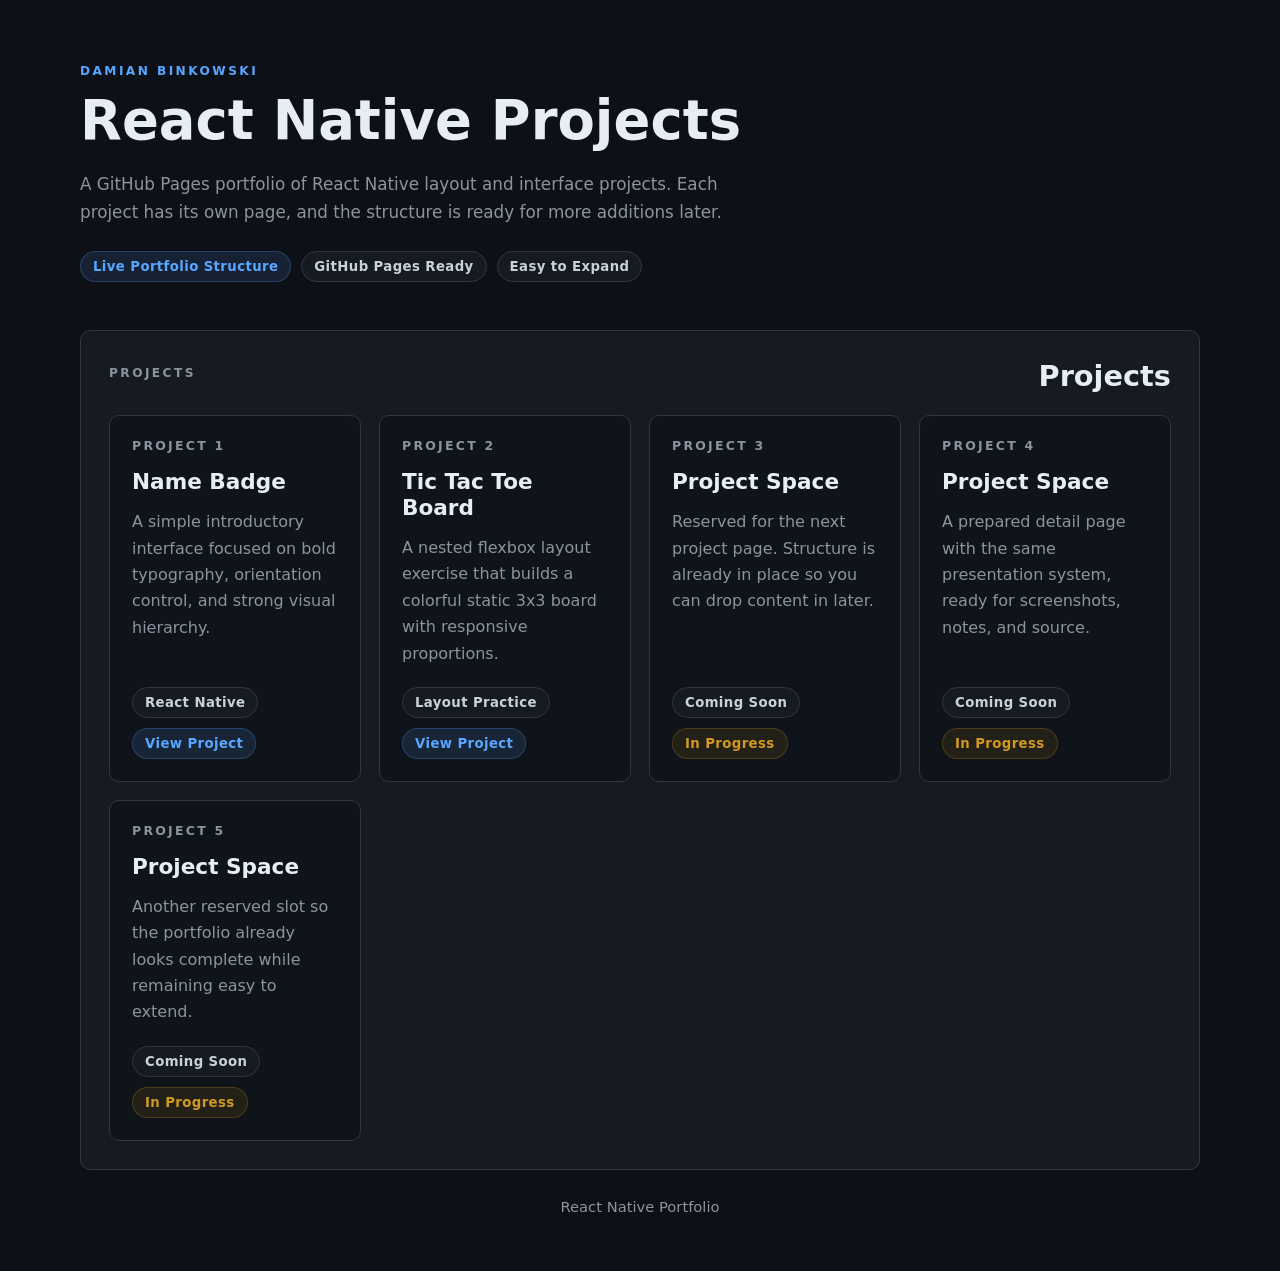
==== index.html @ c2235e23 "first commit" ====
<!DOCTYPE html>
<html lang="en">
<head>
  <meta charset="UTF-8" />
  <meta name="viewport" content="width=device-width, initial-scale=1.0" />
  <meta
    name="description"
    content="A portfolio site for Damian's React Native and UI practice projects, ready to publish with GitHub Pages."
  />
  <title>Damian's Project Portfolio</title>
  <link rel="stylesheet" href="styles.css" />
</head>
<body>
  <div class="site-shell">
    <header class="hero">
      <p class="eyebrow">Damian Binkowski</p>
      <h1>React Native Projects</h1>
      <p class="hero-copy">
        A GitHub Pages portfolio of React Native layout and interface projects. Each project has its own
        page, and the structure is ready for more additions later.
      </p>
      <div class="hero-meta">
        <span class="pill pill-accent">Live Portfolio Structure</span>
        <span class="pill">GitHub Pages Ready</span>
        <span class="pill">Easy to Expand</span>
      </div>
    </header>

    <main>
      <section class="section-block">
        <div class="section-heading">
          <p class="section-label">Projects</p>
          <h2>Projects</h2>
        </div>

        <div class="project-grid">
          <a class="project-card" href="project1/index.html">
            <span class="card-number">Project 1</span>
            <h3>Name Badge</h3>
            <p>
              A simple introductory interface focused on bold typography, orientation control,
              and strong visual hierarchy.
            </p>
            <div class="card-footer">
              <span class="tag">React Native</span>
              <span class="status complete">View Project</span>
            </div>
          </a>

          <a class="project-card" href="project2/index.html">
            <span class="card-number">Project 2</span>
            <h3>Tic Tac Toe Board</h3>
            <p>
              A nested flexbox layout exercise that builds a colorful static 3x3 board with responsive proportions.
            </p>
            <div class="card-footer">
              <span class="tag">Layout Practice</span>
              <span class="status complete">View Project</span>
            </div>
          </a>

          <a class="project-card" href="project3/index.html">
            <span class="card-number">Project 3</span>
            <h3>Project Space</h3>
            <p>
              Reserved for the next project page. Structure is already in place so you can drop content in later.
            </p>
            <div class="card-footer">
              <span class="tag">Coming Soon</span>
              <span class="status building">In Progress</span>
            </div>
          </a>

          <a class="project-card" href="project4/index.html">
            <span class="card-number">Project 4</span>
            <h3>Project Space</h3>
            <p>
              A prepared detail page with the same presentation system, ready for screenshots, notes, and source.
            </p>
            <div class="card-footer">
              <span class="tag">Coming Soon</span>
              <span class="status building">In Progress</span>
            </div>
          </a>

          <a class="project-card" href="project5/index.html">
            <span class="card-number">Project 5</span>
            <h3>Project Space</h3>
            <p>
              Another reserved slot so the portfolio already looks complete while remaining easy to extend.
            </p>
            <div class="card-footer">
              <span class="tag">Coming Soon</span>
              <span class="status building">In Progress</span>
            </div>
          </a>
        </div>
      </section>
    </main>

    <footer class="repo-footer">React Native Portfolio</footer>
  </div>
</body>
</html>
---- styles.css ----
:root {
  --bg: #0d1117;
  --bg-soft: #161b22;
  --surface: #161b22;
  --surface-strong: #0f141b;
  --text: #c9d1d9;
  --heading: #e6edf3;
  --muted: #8b949e;
  --line: #30363d;
  --accent: #58a6ff;
  --accent-soft: rgba(88, 166, 255, 0.12);
  --success: #238636;
  --warning: #9e6a03;
  --shadow: none;
  --radius-xl: 12px;
  --radius-lg: 10px;
  --radius-md: 8px;
}

* {
  box-sizing: border-box;
}

html {
  scroll-behavior: smooth;
}

body {
  margin: 0;
  min-height: 100vh;
  color: var(--text);
  font-family: "Segoe UI", system-ui, sans-serif;
  background: var(--bg);
}

a {
  color: inherit;
}

.site-shell {
  width: min(1120px, calc(100% - 32px));
  margin: 0 auto;
  padding: 28px 0 56px;
}

.hero,
.page-hero {
  padding: 36px 0 24px;
}

.eyebrow,
.section-label,
.mini-label {
  margin: 0 0 10px;
  font-size: 0.76rem;
  font-weight: 700;
  letter-spacing: 0.2em;
  text-transform: uppercase;
  color: var(--accent);
}

.hero h1,
.page-hero h1,
.section-heading h2,
.content-card h2,
.content-card h3,
.project-card h3,
.preview-title,
.placeholder-box h3 {
  margin: 0;
  font-family: "Segoe UI", system-ui, sans-serif;
  font-weight: 600;
  line-height: 1.2;
  color: var(--heading);
}

.hero h1,
.page-hero h1 {
  max-width: 18ch;
  font-size: clamp(2.2rem, 5vw, 3.4rem);
}

.hero-copy,
.page-subtitle,
.section-heading p,
.content-card p,
.summary-box,
.placeholder-box p,
.project-card p,
.top-nav a {
  color: var(--muted);
  line-height: 1.65;
}

.hero-copy,
.page-subtitle {
  max-width: 62ch;
  margin: 18px 0 0;
  font-size: 1.05rem;
}

.hero-meta,
.meta-row,
.card-footer,
.inline-list,
.top-nav {
  display: flex;
  flex-wrap: wrap;
  gap: 10px;
}

.hero-meta,
.meta-row {
  margin-top: 24px;
}

.pill,
.tag,
.status {
  display: inline-flex;
  align-items: center;
  gap: 8px;
  padding: 7px 12px;
  border-radius: 999px;
  border: 1px solid var(--line);
  font-size: 0.83rem;
  font-weight: 700;
  letter-spacing: 0.03em;
}

.pill,
.tag {
  background: var(--surface);
}

.pill-accent,
.status.complete {
  color: var(--accent);
  background: var(--accent-soft);
  border-color: rgba(88, 166, 255, 0.24);
}

.status.building {
  background: rgba(158, 106, 3, 0.14);
  color: #d29922;
  border-color: rgba(210, 153, 34, 0.24);
}

.section-block,
.content-card,
.placeholder-box {
  margin-top: 24px;
  padding: 28px;
  border-radius: var(--radius-lg);
  border: 1px solid var(--line);
  background: var(--surface);
}

.section-heading {
  display: flex;
  justify-content: space-between;
  gap: 20px;
  align-items: end;
}

.section-heading h2 {
  font-size: 1.8rem;
}

.project-grid {
  display: grid;
  grid-template-columns: repeat(auto-fit, minmax(220px, 1fr));
  gap: 18px;
  margin-top: 22px;
}

.project-card {
  display: flex;
  flex-direction: column;
  justify-content: space-between;
  min-height: 220px;
  padding: 22px;
  text-decoration: none;
  border-radius: var(--radius-lg);
  border: 1px solid var(--line);
  background: var(--surface-strong);
  transform: translateY(0);
  transition: border-color 180ms ease, background 180ms ease;
}

.project-card:hover,
.project-card:focus-visible {
  border-color: var(--accent);
  background: #111821;
}

.card-number {
  font-size: 0.78rem;
  font-weight: 800;
  letter-spacing: 0.18em;
  text-transform: uppercase;
  color: var(--muted);
}

.project-card h3 {
  margin-top: 16px;
  font-size: 1.35rem;
}

.project-card p {
  margin: 14px 0 20px;
}

.card-footer {
  justify-content: space-between;
  align-items: center;
  margin-top: auto;
}

.top-nav {
  margin-bottom: 14px;
}

.top-nav a {
  text-decoration: none;
  font-weight: 700;
  color: var(--accent);
}

.two-column {
  display: grid;
  grid-template-columns: 1.1fr 0.9fr;
  gap: 24px;
  margin-top: 24px;
}

.summary-box {
  padding: 22px;
  border-radius: var(--radius-lg);
  border: 1px solid var(--line);
  background: var(--surface-strong);
}

.summary-box ul,
.inline-list {
  margin: 14px 0 0;
  padding-left: 18px;
}

.summary-box li,
.inline-list li {
  margin-bottom: 10px;
  color: var(--muted);
}

.preview-panel {
  padding: 20px;
  border-radius: var(--radius-lg);
  background: var(--surface-strong);
  border: 1px solid var(--line);
}

.preview-title {
  font-size: 1.5rem;
  margin-bottom: 14px;
}

.preview-caption {
  margin: 0 0 16px;
  color: var(--muted);
}

.mock-stage {
  display: grid;
  place-items: center;
  min-height: 340px;
  padding: 22px;
  border-radius: var(--radius-md);
  background: #0d1117;
  border: 1px solid var(--line);
  overflow: hidden;
}

.badge-preview {
  width: min(100%, 520px);
  min-height: 220px;
  padding: 28px;
  border-radius: var(--radius-md);
  background: #b91c1c;
  color: #fff;
  display: flex;
  flex-direction: column;
  justify-content: center;
}

.badge-preview .hello {
  font-size: clamp(2.6rem, 7vw, 4.8rem);
  font-weight: 900;
  letter-spacing: 0.04em;
  text-transform: uppercase;
}

.badge-preview .sub {
  margin-top: 4px;
  font-size: clamp(1rem, 3vw, 1.4rem);
  font-weight: 700;
  letter-spacing: 0.18em;
  text-transform: uppercase;
}

.name-strip {
  margin-top: 18px;
  padding: 20px;
  border-radius: var(--radius-md);
  background: #fff;
  color: #221d18;
  text-align: center;
  font-family: "Segoe UI", system-ui, sans-serif;
  font-size: clamp(2rem, 5vw, 3rem);
  font-weight: 700;
}

.board-preview {
  width: min(100%, 420px);
  aspect-ratio: 1;
  display: grid;
  grid-template-columns: repeat(3, 1fr);
  gap: 10px;
}

.board-cell {
  display: grid;
  place-items: center;
  border-radius: var(--radius-md);
  color: #fff;
  font-size: clamp(2rem, 8vw, 4rem);
  font-weight: 900;
}

.code-block {
  overflow-x: auto;
  margin-top: 20px;
  padding: 20px;
  border-radius: var(--radius-lg);
  border: 1px solid var(--line);
  background: #0d1117;
  color: var(--text);
}

.code-block pre {
  margin: 0;
  font-family: "SFMono-Regular", Consolas, "Liberation Mono", Menlo, monospace;
  font-size: 0.92rem;
  line-height: 1.65;
}

.placeholder-box {
  display: grid;
  gap: 14px;
}

.placeholder-box h3 {
  font-size: 2rem;
}

.repo-footer {
  margin-top: 28px;
  color: var(--muted);
  text-align: center;
  font-size: 0.92rem;
}

@media (max-width: 860px) {
  .site-shell {
    width: min(100% - 20px, 1120px);
    padding-top: 16px;
  }

  .hero,
  .page-hero,
  .section-block,
  .content-card,
  .placeholder-box {
    padding: 22px;
  }

  .two-column {
    grid-template-columns: 1fr;
  }

  .section-heading {
    align-items: start;
    flex-direction: column;
  }

  .card-footer {
    align-items: start;
  }
}
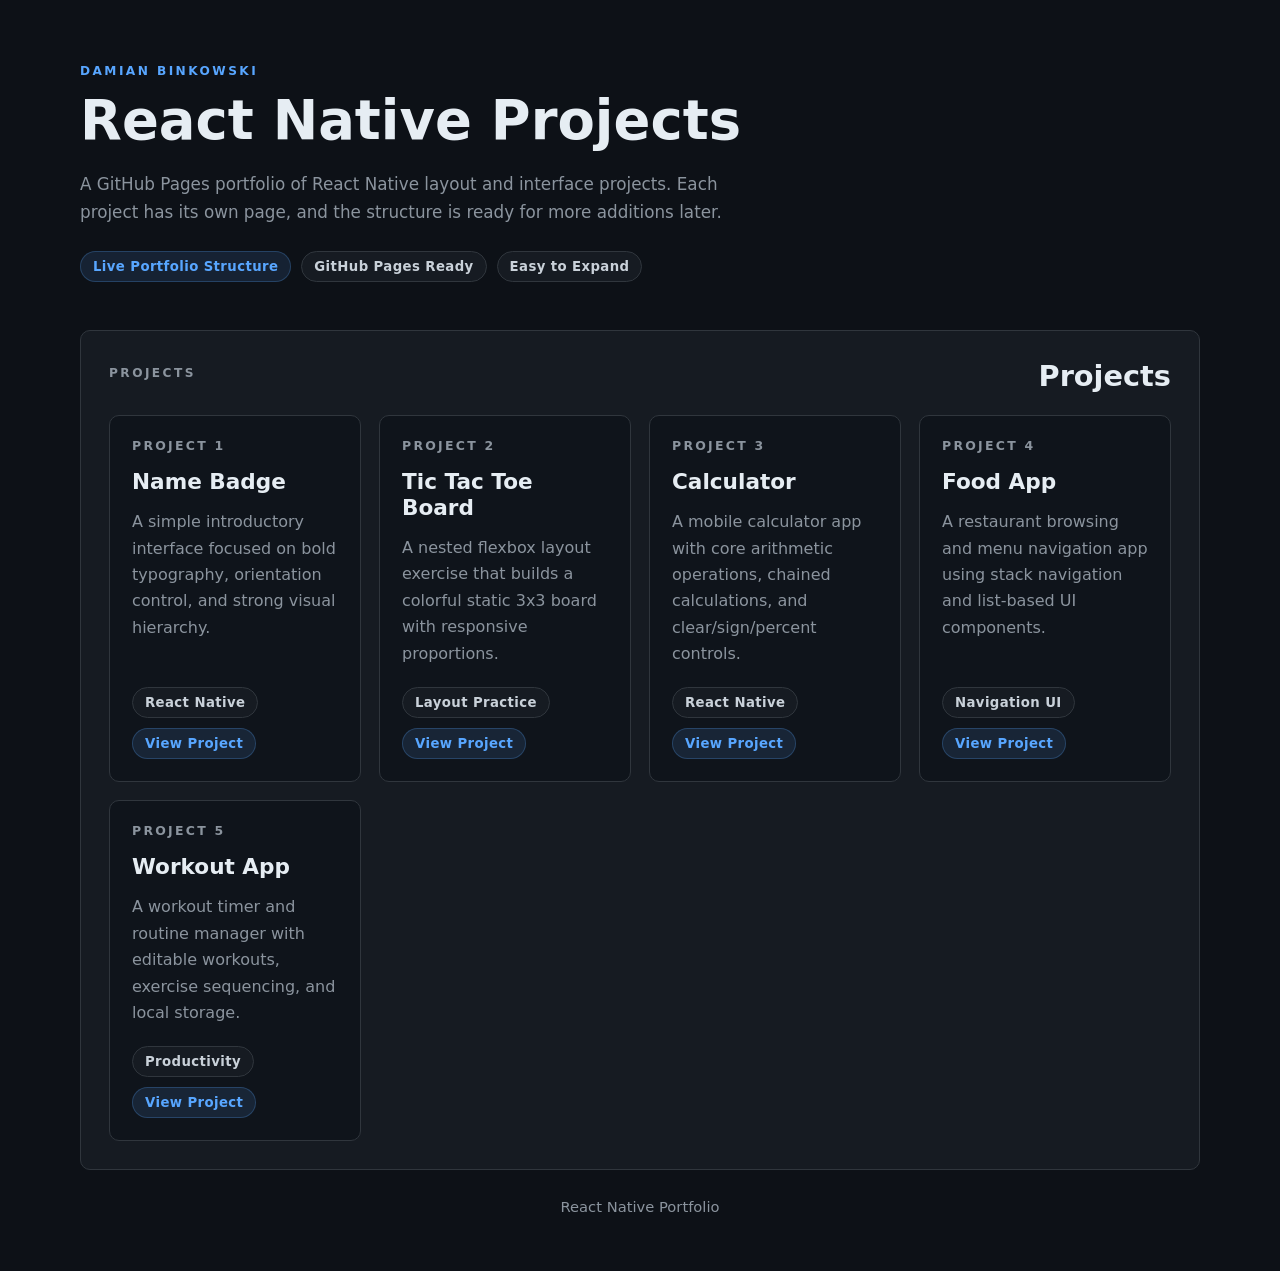
==== commit cba8b4d2: "adding projects" ====
--- a/index.html
+++ b/index.html
@@ -34,7 +34,7 @@
         </div>
 
         <div class="project-grid">
-          <a class="project-card" href="project1/index.html">
+          <a class="project-card" href="1namebadge/index.html">
             <span class="card-number">Project 1</span>
             <h3>Name Badge</h3>
             <p>
@@ -47,7 +47,7 @@
             </div>
           </a>
 
-          <a class="project-card" href="project2/index.html">
+          <a class="project-card" href="2tictactoe/index.html">
             <span class="card-number">Project 2</span>
             <h3>Tic Tac Toe Board</h3>
             <p>
@@ -59,39 +59,39 @@
             </div>
           </a>
 
-          <a class="project-card" href="project3/index.html">
+          <a class="project-card" href="3calculator/index.html">
             <span class="card-number">Project 3</span>
-            <h3>Project Space</h3>
+            <h3>Calculator</h3>
             <p>
-              Reserved for the next project page. Structure is already in place so you can drop content in later.
+              A mobile calculator app with core arithmetic operations, chained calculations, and clear/sign/percent controls.
             </p>
             <div class="card-footer">
-              <span class="tag">Coming Soon</span>
-              <span class="status building">In Progress</span>
+              <span class="tag">React Native</span>
+              <span class="status complete">View Project</span>
             </div>
           </a>
 
-          <a class="project-card" href="project4/index.html">
+          <a class="project-card" href="4foodapp/index.html">
             <span class="card-number">Project 4</span>
-            <h3>Project Space</h3>
+            <h3>Food App</h3>
             <p>
-              A prepared detail page with the same presentation system, ready for screenshots, notes, and source.
+              A restaurant browsing and menu navigation app using stack navigation and list-based UI components.
             </p>
             <div class="card-footer">
-              <span class="tag">Coming Soon</span>
-              <span class="status building">In Progress</span>
+              <span class="tag">Navigation UI</span>
+              <span class="status complete">View Project</span>
             </div>
           </a>
 
-          <a class="project-card" href="project5/index.html">
+          <a class="project-card" href="5workout/index.html">
             <span class="card-number">Project 5</span>
-            <h3>Project Space</h3>
+            <h3>Workout App</h3>
             <p>
-              Another reserved slot so the portfolio already looks complete while remaining easy to extend.
+              A workout timer and routine manager with editable workouts, exercise sequencing, and local storage.
             </p>
             <div class="card-footer">
-              <span class="tag">Coming Soon</span>
-              <span class="status building">In Progress</span>
+              <span class="tag">Productivity</span>
+              <span class="status complete">View Project</span>
             </div>
           </a>
         </div>
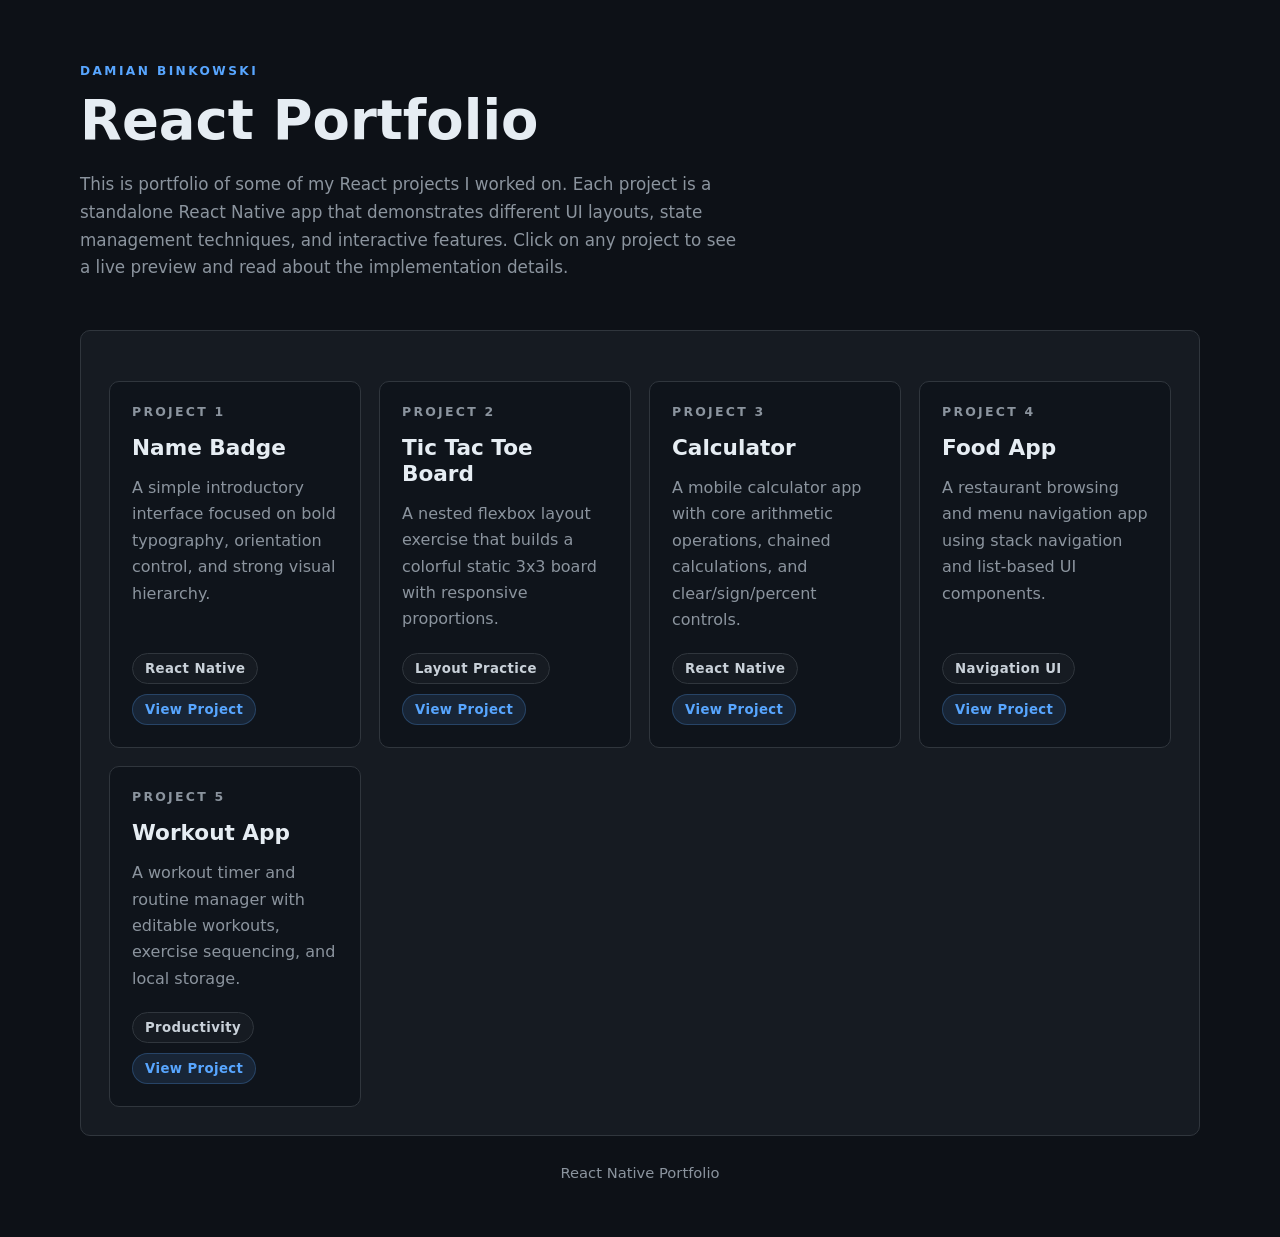
==== commit e69c9b46: "Standardize project pages and update previews" ====
--- a/index.html
+++ b/index.html
@@ -7,30 +7,23 @@
     name="description"
     content="A portfolio site for Damian's React Native and UI practice projects, ready to publish with GitHub Pages."
   />
-  <title>Damian's Project Portfolio</title>
+  <title>React Portfolio</title>
   <link rel="stylesheet" href="styles.css" />
 </head>
 <body>
   <div class="site-shell">
     <header class="hero">
       <p class="eyebrow">Damian Binkowski</p>
-      <h1>React Native Projects</h1>
+      <h1>React Portfolio</h1>
       <p class="hero-copy">
-        A GitHub Pages portfolio of React Native layout and interface projects. Each project has its own
-        page, and the structure is ready for more additions later.
+        This is portfolio of some of my React projects I worked on. Each project is a standalone React Native app that demonstrates different UI layouts, state management techniques, and interactive features. Click on any project to see a live preview and read about the implementation details.
       </p>
-      <div class="hero-meta">
-        <span class="pill pill-accent">Live Portfolio Structure</span>
-        <span class="pill">GitHub Pages Ready</span>
-        <span class="pill">Easy to Expand</span>
-      </div>
+
     </header>
 
     <main>
       <section class="section-block">
         <div class="section-heading">
-          <p class="section-label">Projects</p>
-          <h2>Projects</h2>
         </div>
 
         <div class="project-grid">
--- a/styles.css
+++ b/styles.css
@@ -270,6 +270,31 @@
   color: var(--muted);
 }
 
+.project-screenshot {
+  width: 100%;
+  max-width: 420px;
+  height: auto;
+  display: block;
+  margin: 0 auto 14px;
+  border-radius: var(--radius-md);
+  border: 1px solid var(--line);
+  background: #0d1117;
+}
+
+.snack-note {
+  margin: 0 0 10px;
+  color: var(--muted);
+  font-size: 0.9rem;
+}
+
+.snack-embed {
+  width: 100%;
+  min-height: 620px;
+  border: 1px solid var(--line);
+  border-radius: var(--radius-md);
+  background: #0d1117;
+}
+
 .mock-stage {
   display: grid;
   place-items: center;
